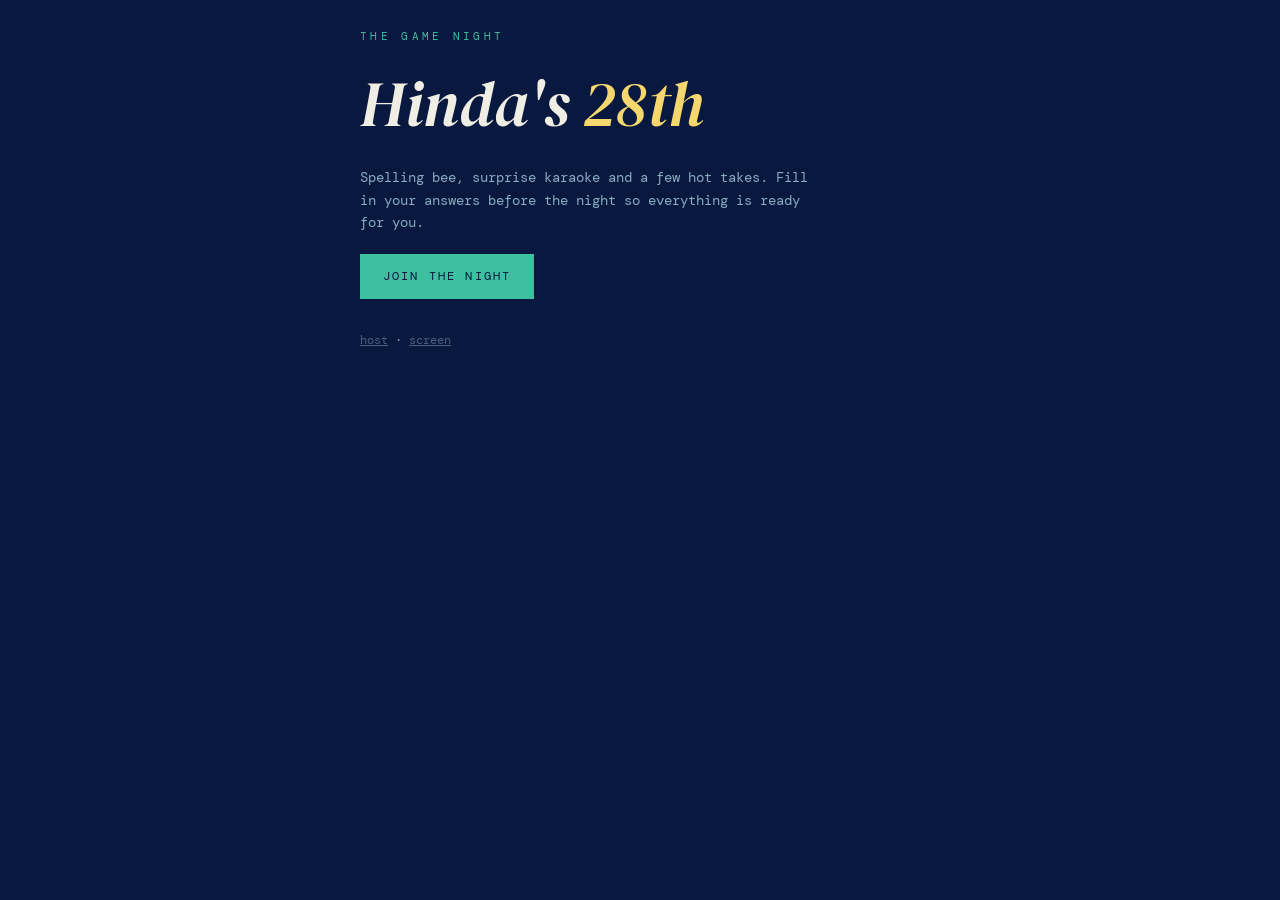
==== index.html @ ed765f8a "Add guest onboarding, host panel and projector screen Guests submit song, hot-take stances, allergie" ====
<!doctype html>
<html lang="en">
<head>
<meta charset="utf-8">
<meta name="viewport" content="width=device-width,initial-scale=1,viewport-fit=cover">
<title>Hinda's 28th</title>
<link rel="stylesheet" href="https://fonts.googleapis.com/css2?family=Bebas+Neue&family=DM+Serif+Display:ital@0;1&family=DM+Mono:wght@400;500&display=swap">
<link rel="stylesheet" href="assets/style.css">
</head>
<body>
<main style="max-width:560px;margin:0 auto;display:grid;gap:20px">
  <p class="eyebrow">The game night</p>
  <h1>Hinda's <span>28th</span></h1>
  <p class="lede">Spelling bee, surprise karaoke and a few hot takes. Fill in your answers before the night so everything is ready for you.</p>
  <div style="display:flex;gap:10px;flex-wrap:wrap">
    <a class="btn" href="join.html" style="text-decoration:none">Join the night</a>
  </div>
  <p class="lede" style="font-size:12px"><a href="host.html" style="color:var(--dim)">host</a> · <a href="screen.html" style="color:var(--dim)">screen</a></p>
</main>
</body>
</html>
---- assets/style.css ----
/* Shared look: same language as Doctors Games Night (navy, yellow, mint; Bebas + italic serif + mono). */
:root {
  --bg:#08183E; --card:#0F2560; --yellow:#F5D76E; --mint:#3DBFA0; --white:#F0EDE4; --red:#D94050;
  --muted:#8AAAC0; --dim:#4A6080; --border:rgba(255,255,255,.14);
  --bebas:"Bebas Neue",Impact,sans-serif; --serif:"DM Serif Display",Georgia,serif; --mono:"DM Mono",ui-monospace,monospace;
  color-scheme: dark;
}
*{box-sizing:border-box}
body{margin:0;background:var(--bg);color:var(--white);font:14px/1.6 var(--mono);
  padding-block:28px;padding-left:max(16px,env(safe-area-inset-left,0px));padding-right:max(16px,env(safe-area-inset-right,0px))}
h1,h2,h3{font-weight:400;margin:0}
h1{font-family:var(--serif);font-style:italic;font-size:clamp(34px,8vw,64px);line-height:.95;text-wrap:balance}
h1 span{color:var(--yellow)}
.eyebrow{font-size:11px;letter-spacing:.3em;text-transform:uppercase;color:var(--mint);margin:0 0 8px}
.lede{color:var(--muted);max-width:56ch;margin:12px 0 0}
.btn{font:inherit;font-size:12px;letter-spacing:.18em;text-transform:uppercase;padding:12px 22px;border:1px solid var(--mint);background:var(--mint);color:var(--bg);cursor:pointer}
.btn.ghost{background:transparent;color:var(--white);border-color:var(--border)}
.btn.ghost:hover,.btn.ghost.on{border-color:var(--yellow);color:var(--yellow)}
.btn.red{background:var(--red);border-color:var(--red);color:#fff}
.btn:focus-visible,input:focus-visible,textarea:focus-visible,select:focus-visible{outline:2px solid var(--yellow);outline-offset:2px}
input[type=text],textarea,select{background:var(--bg);color:var(--white);border:1px solid var(--border);padding:11px 12px;font:inherit;width:100%}
textarea{min-height:76px;resize:vertical}
label.k,.k{font-size:11px;letter-spacing:.2em;text-transform:uppercase;color:var(--yellow);display:block;margin-bottom:6px}
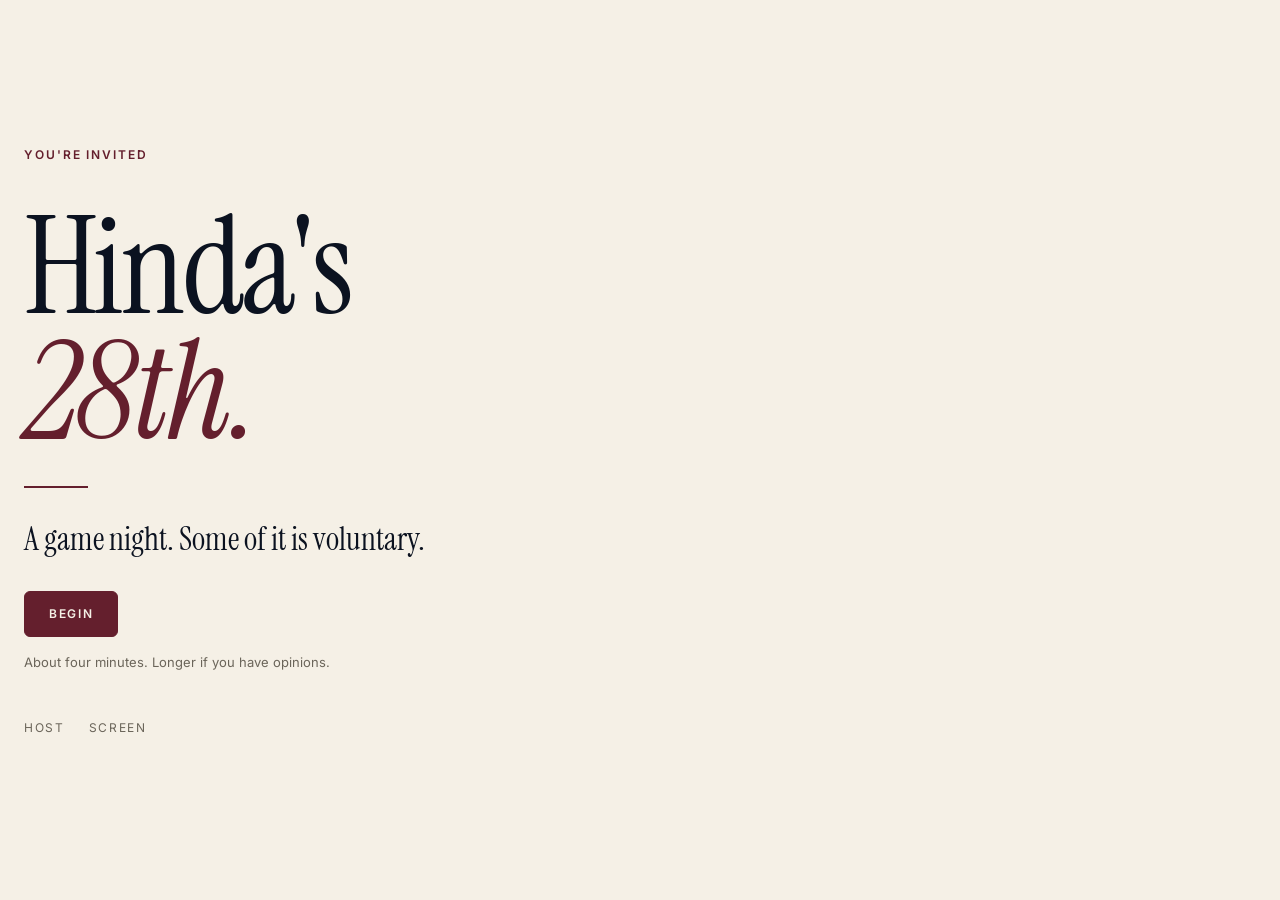
==== commit 17594c2f: "Redesign: luxury editorial game-show look across guest form, projector and host panel Cream, charcoa" ====
--- a/index.html
+++ b/index.html
@@ -4,18 +4,25 @@
 <meta charset="utf-8">
 <meta name="viewport" content="width=device-width,initial-scale=1,viewport-fit=cover">
 <title>Hinda's 28th</title>
-<link rel="stylesheet" href="https://fonts.googleapis.com/css2?family=Bebas+Neue&family=DM+Serif+Display:ital@0;1&family=DM+Mono:wght@400;500&display=swap">
+<link rel="stylesheet" href="https://fonts.googleapis.com/css2?family=Instrument+Serif:ital@0;1&family=Inter:wght@400;500;600&display=swap">
 <link rel="stylesheet" href="assets/style.css">
+<style>
+body{min-height:100vh;display:flex}
+main{margin:auto 0;max-width:560px;width:100%;display:grid;gap:var(--s4);padding-block:var(--s6)}
+h1{font-size:clamp(64px,22vw,136px)}
+.rule{width:var(--s8);height:2px;background:var(--wine);border:0;margin:0}
+.foot{display:flex;gap:var(--s3);flex-wrap:wrap}
+.foot a{color:var(--stone);font-size:12px;letter-spacing:.14em;text-transform:uppercase;text-decoration:none}
+</style>
 </head>
 <body>
-<main style="max-width:560px;margin:0 auto;display:grid;gap:20px">
-  <p class="eyebrow">The game night</p>
-  <h1>Hinda's <span>28th</span></h1>
-  <p class="lede">Spelling bee, surprise karaoke and a few hot takes. Fill in your answers before the night so everything is ready for you.</p>
-  <div style="display:flex;gap:10px;flex-wrap:wrap">
-    <a class="btn" href="join.html" style="text-decoration:none">Join the night</a>
-  </div>
-  <p class="lede" style="font-size:12px"><a href="host.html" style="color:var(--dim)">host</a> · <a href="screen.html" style="color:var(--dim)">screen</a></p>
+<main>
+  <p class="label">You're invited</p>
+  <h1>Hinda's<br><em>28th.</em></h1>
+  <hr class="rule">
+  <p class="lede" style="font-family:var(--serif);font-size:clamp(24px,6vw,32px);line-height:1.2;color:var(--ink);margin:0">A game night. Some of it is voluntary.</p>
+  <div><a class="btn" href="join.html">Begin</a><p class="micro" style="margin:var(--s2) 0 0">About four minutes. Longer if you have opinions.</p></div>
+  <p class="foot"><a href="host.html">Host</a><a href="screen.html">Screen</a></p>
 </main>
 </body>
 </html>
--- a/assets/style.css
+++ b/assets/style.css
@@ -1,23 +1,42 @@
-/* Shared look: same language as Doctors Games Night (navy, yellow, mint; Bebas + italic serif + mono). */
+/* Hinda's 28th design system.
+   Luxury editorial meets ridiculous game show. Colour is restrained; chartreuse (--acid) is the one outrageous accent
+   and is reserved for LIVE / ACTIVE / CORRECT / WRONG / ROUND moments.
+   Type: Instrument Serif (display) + Inter (UI). Spacing: 8px scale. Radius: 6px. */
 :root {
-  --bg:#08183E; --card:#0F2560; --yellow:#F5D76E; --mint:#3DBFA0; --white:#F0EDE4; --red:#D94050;
-  --muted:#8AAAC0; --dim:#4A6080; --border:rgba(255,255,255,.14);
-  --bebas:"Bebas Neue",Impact,sans-serif; --serif:"DM Serif Display",Georgia,serif; --mono:"DM Mono",ui-monospace,monospace;
-  color-scheme: dark;
+  --cream:#F5F0E6; --card:#ECE5D4; --ink:#0B1220; --wine:#641F2D; --acid:#D7F000; --stone:#6B655A; --line:rgba(11,18,32,.18);
+  --s1:8px; --s2:16px; --s3:24px; --s4:32px; --s5:40px; --s6:48px; --s8:64px; --s10:80px; --s12:96px; --s16:128px;
+  --r:6px;
+  --serif:"Instrument Serif","Cormorant Garamond",Georgia,serif;
+  --sans:"Inter",system-ui,-apple-system,"Segoe UI",sans-serif;
+  /* legacy names still used by the host panel markup */
+  --bg:var(--cream); --white:var(--ink); --yellow:var(--wine); --mint:var(--wine); --red:var(--wine);
+  --muted:#5E584D; --dim:#857F72; --border:var(--line); --bebas:var(--serif); --mono:var(--sans);
+  color-scheme: light;
 }
 *{box-sizing:border-box}
-body{margin:0;background:var(--bg);color:var(--white);font:14px/1.6 var(--mono);
-  padding-block:28px;padding-left:max(16px,env(safe-area-inset-left,0px));padding-right:max(16px,env(safe-area-inset-right,0px))}
+html{-webkit-text-size-adjust:100%}
+body{margin:0;background:var(--cream);color:var(--ink);font:400 15px/1.55 var(--sans);
+  padding-block:var(--s4);padding-left:max(var(--s3),env(safe-area-inset-left,0px));padding-right:max(var(--s3),env(safe-area-inset-right,0px))}
 h1,h2,h3{font-weight:400;margin:0}
-h1{font-family:var(--serif);font-style:italic;font-size:clamp(34px,8vw,64px);line-height:.95;text-wrap:balance}
-h1 span{color:var(--yellow)}
-.eyebrow{font-size:11px;letter-spacing:.3em;text-transform:uppercase;color:var(--mint);margin:0 0 8px}
-.lede{color:var(--muted);max-width:56ch;margin:12px 0 0}
-.btn{font:inherit;font-size:12px;letter-spacing:.18em;text-transform:uppercase;padding:12px 22px;border:1px solid var(--mint);background:var(--mint);color:var(--bg);cursor:pointer}
-.btn.ghost{background:transparent;color:var(--white);border-color:var(--border)}
-.btn.ghost:hover,.btn.ghost.on{border-color:var(--yellow);color:var(--yellow)}
-.btn.red{background:var(--red);border-color:var(--red);color:#fff}
-.btn:focus-visible,input:focus-visible,textarea:focus-visible,select:focus-visible{outline:2px solid var(--yellow);outline-offset:2px}
-input[type=text],textarea,select{background:var(--bg);color:var(--white);border:1px solid var(--border);padding:11px 12px;font:inherit;width:100%}
-textarea{min-height:76px;resize:vertical}
-label.k,.k{font-size:11px;letter-spacing:.2em;text-transform:uppercase;color:var(--yellow);display:block;margin-bottom:6px}
+h1{font-family:var(--serif);font-size:clamp(44px,12vw,104px);line-height:.92;letter-spacing:-.02em;text-wrap:balance}
+h1 em,h1 span{font-style:italic;color:var(--wine)}
+/* Level 4: UI label */
+.label,.eyebrow,.k{font:600 12px/1.4 var(--sans);letter-spacing:.16em;text-transform:uppercase;color:var(--wine);margin:0 0 var(--s1);display:block}
+.lede{color:var(--muted);max-width:52ch;margin:var(--s2) 0 0}
+/* Level 5: microcopy */
+.micro{font:400 13px/1.5 var(--sans);color:var(--stone)}
+.btn{font:600 12px/1 var(--sans);letter-spacing:.14em;text-transform:uppercase;padding:16px 24px;border:1px solid var(--wine);background:var(--wine);color:var(--cream);border-radius:var(--r);cursor:pointer;text-decoration:none;display:inline-block}
+.btn:hover{background:#4d1823;border-color:#4d1823}
+.btn.ghost{background:transparent;color:var(--ink);border-color:var(--ink)}
+.btn.ghost:hover{background:rgba(11,18,32,.06)}
+.btn.ghost.on{background:var(--ink);color:var(--cream)}
+.btn.red{background:var(--ink);border-color:var(--ink);color:var(--cream)}
+.btn[disabled]{opacity:.45;cursor:default}
+.btn[hidden]{display:none}
+.live{display:inline-flex;align-items:center;gap:var(--s1);background:var(--acid);color:var(--ink);font:600 11px/1 var(--sans);letter-spacing:.16em;text-transform:uppercase;padding:6px 10px;border-radius:2px}
+.live::before{content:"";width:6px;height:6px;border-radius:50%;background:var(--ink)}
+.btn:focus-visible,input:focus-visible,textarea:focus-visible,select:focus-visible,button:focus-visible{outline:2px solid var(--wine);outline-offset:2px}
+input[type=text],textarea,select{background:#FBF8F1;color:var(--ink);border:1px solid var(--line);border-radius:var(--r);padding:12px 14px;font:inherit;width:100%}
+textarea{min-height:80px;resize:vertical}
+@media (prefers-reduced-motion:reduce){*{animation:none!important;transition:none!important}}
+input[type=checkbox],input[type=radio]{accent-color:var(--wine)}
